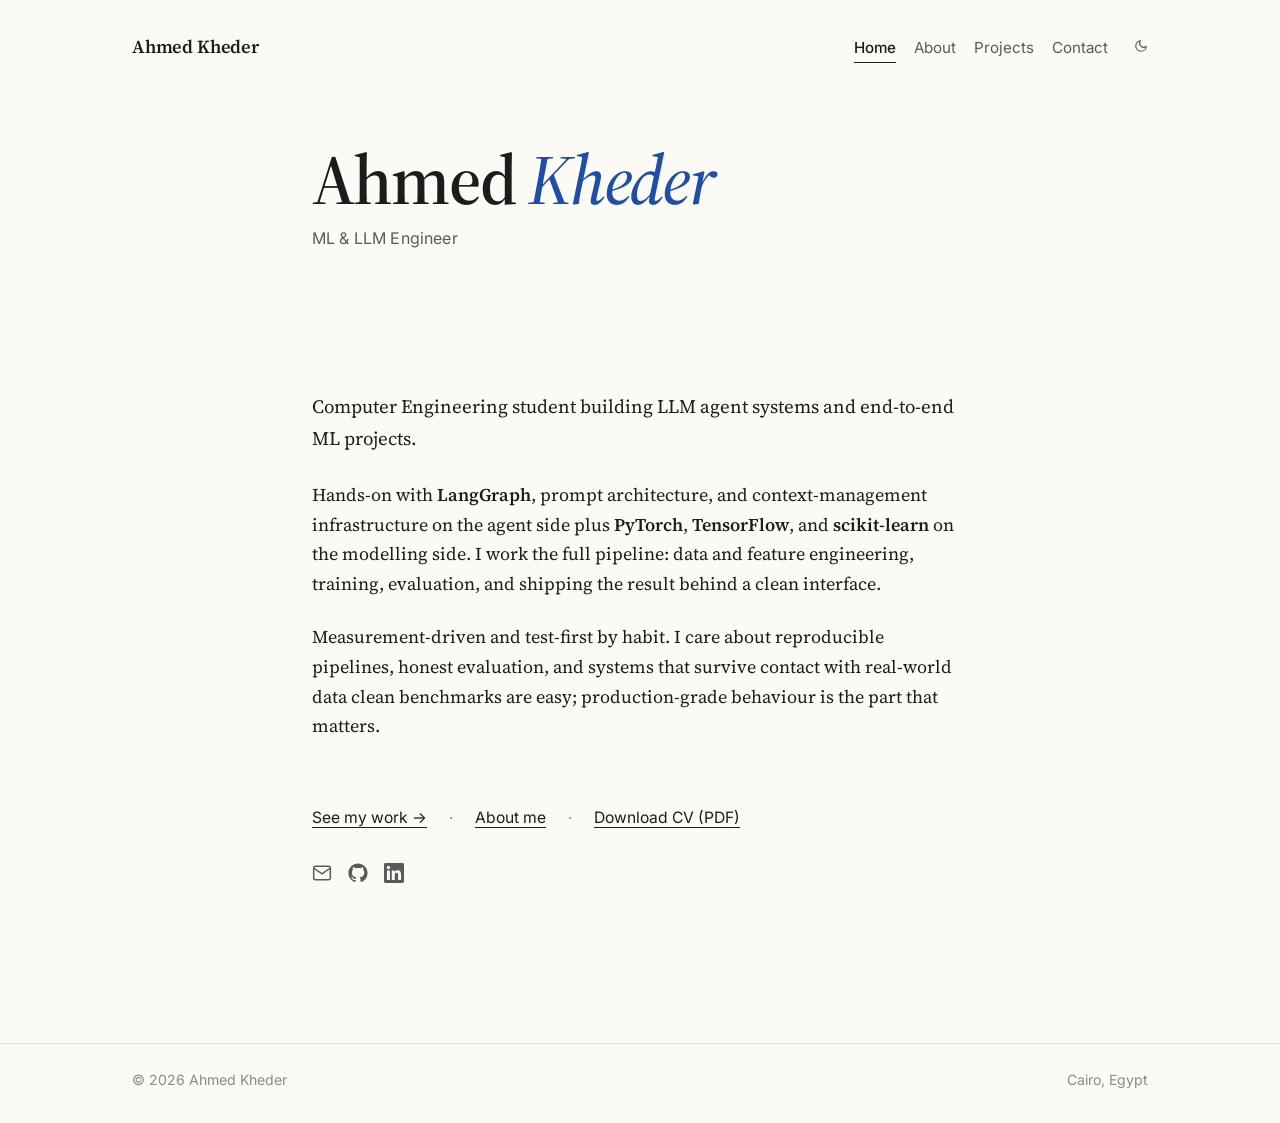
==== index.html @ d18d2f6a "updated the portfoli wording" ====
<!DOCTYPE html>
<html lang="en" data-theme="light">
<head>
  <meta charset="UTF-8" />
  <meta name="viewport" content="width=device-width, initial-scale=1.0" />
  <meta name="description" content="Ahmed Kheder — AI & LLM Engineer. Computer Engineering student building LLM agent systems and end-to-end ML projects." />
  <meta name="theme-color" content="#fbfaf5" />
  <title>Ahmed Kheder</title>

  <link rel="preconnect" href="https://fonts.googleapis.com" />
  <link rel="preconnect" href="https://fonts.gstatic.com" crossorigin />
  <link href="https://fonts.googleapis.com/css2?family=Source+Serif+4:ital,opsz,wght@0,8..60,400;0,8..60,500;0,8..60,600;0,8..60,700;1,8..60,400;1,8..60,500&family=Inter:wght@400;500;600&family=JetBrains+Mono:wght@400&display=swap" rel="stylesheet" />

  <link rel="stylesheet" href="styles.css" />
  <script>
    (function () {
      try {
        var saved = localStorage.getItem('theme');
        var prefersDark = window.matchMedia('(prefers-color-scheme: dark)').matches;
        document.documentElement.setAttribute('data-theme', saved || (prefersDark ? 'dark' : 'light'));
      } catch (e) {}
    })();
  </script>
</head>
<body>
  <a class="skip-link" href="#main">Skip to content</a>

  <header class="site-header">
    <div class="wrap site-header__row">
      <a href="index.html" class="brand">Ahmed Kheder</a>
      <nav class="site-nav" aria-label="Primary">
        <a href="index.html" class="is-active">Home</a>
        <a href="about.html">About</a>
        <a href="projects.html">Projects</a>
        <a href="contact.html">Contact</a>
        <button class="theme-toggle" id="themeToggle" aria-label="Toggle theme">
          <svg class="icon icon-sun" viewBox="0 0 24 24" fill="none" stroke="currentColor" stroke-width="2" stroke-linecap="round" stroke-linejoin="round" aria-hidden="true"><circle cx="12" cy="12" r="4"/><path d="M12 2v2M12 20v2M4.93 4.93l1.41 1.41M17.66 17.66l1.41 1.41M2 12h2M20 12h2M4.93 19.07l1.41-1.41M17.66 6.34l1.41-1.41"/></svg>
          <svg class="icon icon-moon" viewBox="0 0 24 24" fill="none" stroke="currentColor" stroke-width="2" stroke-linecap="round" stroke-linejoin="round" aria-hidden="true"><path d="M21 12.79A9 9 0 1 1 11.21 3 7 7 0 0 0 21 12.79z"/></svg>
        </button>
      </nav>
    </div>
  </header>

  <main id="main">
    <div class="wrap content">
      <h1 class="page-title">Ahmed <span class="accent">Kheder</span></h1>
      <p class="role">ML &amp; LLM Engineer</p>

      <p class="lead">
        Computer Engineering student building LLM agent systems and end-to-end
        ML projects.
      </p>

      <p>
        Hands-on with <strong>LangGraph</strong>, prompt architecture, and
        context-management infrastructure on the agent side  plus
        <strong>PyTorch</strong>, <strong>TensorFlow</strong>, and
        <strong>scikit-learn</strong> on the modelling side. I work the full
        pipeline: data and feature engineering, training, evaluation, and
        shipping the result behind a clean interface.
      </p>

      <p>
        Measurement-driven and test-first by habit. I care about reproducible
        pipelines, honest evaluation, and systems that survive contact with
        real-world data  clean benchmarks are easy; production-grade
        behaviour is the part that matters.
      </p>

      <div class="actions">
        <a href="projects.html">See my work &rarr;</a>
        <span class="sep">·</span>
        <a href="about.html">About me</a>
        <span class="sep">·</span>
        <a href="assets/Ahmed_Kheder_CV.pdf" download>Download CV (PDF)</a>
      </div>

      <div class="socials-inline">
        <a href="mailto:ahmed.kheder2002@gmail.com" aria-label="Email">
          <svg viewBox="0 0 24 24" fill="none" stroke="currentColor" stroke-width="1.8" stroke-linecap="round" stroke-linejoin="round"><path d="M4 4h16c1.1 0 2 .9 2 2v12c0 1.1-.9 2-2 2H4c-1.1 0-2-.9-2-2V6c0-1.1.9-2 2-2z"/><polyline points="22,6 12,13 2,6"/></svg>
        </a>
        <a href="https://github.com/AhmedKhadr1" target="_blank" rel="noopener noreferrer" aria-label="GitHub">
          <svg viewBox="0 0 24 24" fill="currentColor"><path d="M12 .5C5.65.5.5 5.65.5 12c0 5.08 3.29 9.39 7.86 10.91.58.1.79-.25.79-.56 0-.28-.01-1.02-.02-2-3.2.7-3.87-1.54-3.87-1.54-.52-1.33-1.28-1.69-1.28-1.69-1.05-.72.08-.7.08-.7 1.16.08 1.77 1.19 1.77 1.19 1.03 1.77 2.71 1.26 3.37.96.1-.75.4-1.26.73-1.55-2.55-.29-5.24-1.28-5.24-5.69 0-1.26.45-2.28 1.19-3.09-.12-.29-.52-1.46.11-3.04 0 0 .97-.31 3.18 1.18.92-.26 1.91-.39 2.89-.39.98 0 1.97.13 2.89.39 2.21-1.49 3.18-1.18 3.18-1.18.63 1.58.23 2.75.11 3.04.74.81 1.19 1.83 1.19 3.09 0 4.42-2.69 5.4-5.25 5.68.41.36.78 1.06.78 2.14 0 1.55-.01 2.8-.01 3.18 0 .31.21.67.8.55C20.21 21.39 23.5 17.08 23.5 12 23.5 5.65 18.35.5 12 .5z"/></svg>
        </a>
        <a href="https://www.linkedin.com/in/ahmed-kheder1" target="_blank" rel="noopener noreferrer" aria-label="LinkedIn">
          <svg viewBox="0 0 24 24" fill="currentColor"><path d="M20.45 20.45h-3.55v-5.57c0-1.33-.03-3.04-1.85-3.04-1.85 0-2.14 1.45-2.14 2.94v5.67H9.36V9h3.41v1.56h.05c.48-.9 1.64-1.85 3.37-1.85 3.6 0 4.27 2.37 4.27 5.46v6.28zM5.34 7.43a2.06 2.06 0 1 1 0-4.13 2.06 2.06 0 0 1 0 4.13zM7.12 20.45H3.56V9h3.56v11.45zM22.22 0H1.78C.8 0 0 .78 0 1.74v20.52C0 23.22.8 24 1.78 24h20.44c.98 0 1.78-.78 1.78-1.74V1.74C24 .78 23.2 0 22.22 0z"/></svg>
        </a>
      </div>
    </div>
  </main>

  <footer class="site-footer">
    <div class="wrap site-footer__row">
      <span>© <span id="year"></span> Ahmed Kheder</span>
      <span>Cairo, Egypt</span>
    </div>
  </footer>

  <script src="script.js"></script>
</body>
</html>
---- styles.css ----
/* ============================================================
   Ahmed Kheder — Portfolio
   Academic-minimal style (queiruga.net / andrewng.org influence)
   ============================================================ */

/* ---------- Theme tokens ---------- */
:root {
  --bg: #fbfaf5;
  --bg-soft: #f4f1e8;
  --text: #1c1c1c;
  --text-muted: #5a5a5a;
  --text-soft: #8a8a8a;
  --rule: rgba(28, 28, 28, 0.14);
  --link: #1f4ea8;
  --link-hover: #143580;

  --font-serif: 'Source Serif 4', 'Source Serif Pro', 'Iowan Old Style',
                'Apple Garamond', 'Palatino Linotype', Georgia, serif;
  --font-sans: 'Inter', -apple-system, BlinkMacSystemFont, 'Segoe UI', Roboto, sans-serif;
  --font-mono: 'JetBrains Mono', 'IBM Plex Mono', Menlo, monospace;

  --maxw: 720px;
  --maxw-wide: 1080px;

  --dur: 0.25s;
  --ease: cubic-bezier(0.22, 1, 0.36, 1);
}

[data-theme='dark'] {
  --bg: #0f0f10;
  --bg-soft: #161617;
  --text: #ececec;
  --text-muted: #b0b0b0;
  --text-soft: #7a7a7a;
  --rule: rgba(255, 255, 255, 0.14);
  --link: #8ab2ff;
  --link-hover: #b8d1ff;
}

/* ---------- Reset & base ---------- */
*, *::before, *::after { box-sizing: border-box; }

html { -webkit-text-size-adjust: 100%; }

body {
  margin: 0;
  min-height: 100vh;
  display: flex;
  flex-direction: column;
  font-family: var(--font-serif);
  font-size: 18px;
  line-height: 1.65;
  color: var(--text);
  background: var(--bg);
  -webkit-font-smoothing: antialiased;
  -moz-osx-font-smoothing: grayscale;
  font-feature-settings: 'kern', 'liga', 'onum';
  transition: background-color var(--dur) var(--ease), color var(--dur) var(--ease);
}

main { flex: 1 0 auto; }
.site-footer { flex-shrink: 0; }

img, svg { max-width: 100%; display: block; }

button {
  font: inherit;
  cursor: pointer;
  border: none;
  background: none;
  color: inherit;
  padding: 0;
}

::selection { background: var(--text); color: var(--bg); }

/* ---------- Skip link (truly hidden until focused) ---------- */
.skip-link {
  position: absolute;
  width: 1px; height: 1px;
  padding: 0; margin: -1px;
  overflow: hidden;
  clip: rect(0, 0, 0, 0);
  white-space: nowrap;
  border: 0;
}
.skip-link:focus {
  position: fixed;
  top: 12px; left: 12px;
  width: auto; height: auto;
  clip: auto;
  padding: 6px 12px;
  background: var(--text);
  color: var(--bg);
  border-radius: 4px;
  z-index: 1000;
}

/* ---------- Layout wrapper (single centered column, Andrew Ng style) ---------- */
.wrap {
  max-width: var(--maxw);
  margin: 0 auto;
  padding: 0 32px;
}
.wrap--header {
  max-width: var(--maxw-wide);
}
.content { padding-top: 24px; }

/* ---------- Typography ---------- */
h1, h2, h3, h4 {
  font-family: var(--font-serif);
  font-weight: 600;
  letter-spacing: -0.012em;
  line-height: 1.18;
  margin: 0;
  color: var(--text);
}
p { margin: 0 0 1em; }
p:last-child { margin-bottom: 0; }

a {
  color: var(--link);
  text-decoration: underline;
  text-decoration-thickness: 1px;
  text-underline-offset: 3px;
  text-decoration-color: color-mix(in srgb, var(--link) 40%, transparent);
  transition: color var(--dur), text-decoration-color var(--dur);
}
a:hover {
  color: var(--link-hover);
  text-decoration-color: var(--link-hover);
}

em, .italic { font-style: italic; }
strong { font-weight: 600; }
.muted { color: var(--text-muted); }
.small { font-size: 0.92rem; }

code {
  font-family: var(--font-mono);
  font-size: 0.88em;
  background: var(--bg-soft);
  padding: 1px 6px;
  border-radius: 4px;
  border: 1px solid var(--rule);
}

hr {
  border: none;
  border-top: 1px solid var(--rule);
  margin: 2.5rem 0;
}

/* ---------- Header (inline, no bar) ---------- */
.site-header {
  padding-top: 32px;
  padding-bottom: 24px;
}
.site-header__row {
  max-width: var(--maxw-wide);
  margin: 0 auto;
  padding: 0 32px;
  display: flex;
  align-items: baseline;
  justify-content: space-between;
  gap: 24px;
  flex-wrap: wrap;
}
.site-footer__row {
  max-width: var(--maxw-wide);
  margin: 0 auto;
  padding: 0 32px;
}

.brand {
  font-family: var(--font-serif);
  font-size: 1.15rem;
  font-weight: 600;
  letter-spacing: -0.01em;
  color: var(--text);
  text-decoration: none;
}
.brand:hover { color: var(--text); }

.site-nav {
  display: flex;
  align-items: baseline;
  gap: 18px;
  font-family: var(--font-sans);
  font-size: 0.95rem;
}
.site-nav a {
  color: var(--text-muted);
  text-decoration: none;
  transition: color var(--dur);
}
.site-nav a:hover { color: var(--text); }
.site-nav a.is-active {
  color: var(--text);
  font-weight: 500;
}
.site-nav a.is-active::after {
  content: '';
  display: block;
  height: 1px;
  background: var(--text);
  margin-top: 2px;
}

.theme-toggle {
  font-family: var(--font-sans);
  font-size: 0.88rem;
  color: var(--text-muted);
  display: inline-flex;
  align-items: center;
  gap: 6px;
  margin-left: 8px;
  transition: color var(--dur);
}
.theme-toggle:hover { color: var(--text); }
.theme-toggle .icon { width: 14px; height: 14px; }
.theme-toggle .icon-sun,
.theme-toggle .icon-moon { display: none; }
[data-theme='light'] .theme-toggle .icon-moon { display: inline-block; }
[data-theme='dark']  .theme-toggle .icon-sun  { display: inline-block; }

/* ---------- Page content ---------- */
main { padding-bottom: 96px; }
.content { padding-top: 56px; }

.page-title {
  font-size: clamp(2.8rem, 6.5vw, 4.4rem);
  font-weight: 600;
  letter-spacing: -0.025em;
  line-height: 1.05;
  margin: 0 0 8px;
}
.page-title .accent {
  font-style: italic;
  color: var(--link);
  font-weight: 500;
}

.role {
  font-size: 1rem;
  color: var(--text-muted);
  margin: 0 0 140px;
  font-family: var(--font-sans);
  letter-spacing: 0.01em;
}

.lead {
  font-size: 1.18rem;
  color: var(--text);
  margin-bottom: 1.4em;
  line-height: 1.65;
}

p { margin-bottom: 1.3em; }

/* Inline action links (used like CTAs) */
.actions {
  display: flex;
  flex-wrap: wrap;
  gap: 6px 22px;
  align-items: baseline;
  margin: 64px 0 24px;
  font-family: var(--font-sans);
  font-size: 0.98rem;
}
.actions a {
  color: var(--text);
  text-decoration: underline;
  text-decoration-thickness: 1px;
  text-underline-offset: 4px;
  text-decoration-color: var(--text);
}
.actions a:hover {
  color: var(--link);
  text-decoration-color: var(--link);
}
.actions .sep { color: var(--text-soft); }

/* Socials inline */
.socials-inline {
  display: flex;
  gap: 16px;
  align-items: center;
  margin-top: 32px;
}
.socials-inline a {
  color: var(--text-muted);
  text-decoration: none;
  transition: color var(--dur), transform var(--dur);
}
.socials-inline a:hover { color: var(--text); transform: translateY(-1px); }
.socials-inline svg { width: 20px; height: 20px; }

/* ---------- Section headings ---------- */
.section {
  padding-top: 96px;
}
.section + .section { padding-top: 96px; }

.section-title {
  font-size: 1.75rem;
  font-weight: 600;
  letter-spacing: -0.015em;
  margin: 0 0 12px;
}
.section-sub {
  color: var(--text-muted);
  margin: 0 0 36px;
  font-style: italic;
}

/* ---------- About: status line + facts ---------- */
.status {
  display: inline-flex;
  align-items: center;
  gap: 10px;
  font-family: var(--font-sans);
  font-size: 0.92rem;
  color: var(--text-muted);
  margin: 32px 0 4px;
}
.status .dot {
  width: 8px; height: 8px;
  border-radius: 50%;
  background: #2dab66;
  box-shadow: 0 0 0 4px rgba(45, 171, 102, 0.16);
  animation: pulse 2.4s ease-in-out infinite;
}
@keyframes pulse {
  0%, 100% { box-shadow: 0 0 0 4px rgba(45, 171, 102, 0.16); }
  50%      { box-shadow: 0 0 0 8px rgba(45, 171, 102, 0); }
}

.facts {
  list-style: none;
  padding: 0;
  margin: 48px 0 0;
  display: grid;
  grid-template-columns: max-content 1fr;
  gap: 10px 24px;
  font-family: var(--font-sans);
  font-size: 0.95rem;
}
.facts dt { color: var(--text-soft); font-weight: 400; }
.facts dd { margin: 0; color: var(--text); }

/* ---------- Projects (list, not cards) ---------- */
.project-list {
  list-style: none;
  padding: 0;
  margin: 0;
  display: flex;
  flex-direction: column;
  gap: 64px;
}
.project {
  display: block;
  border-bottom: 1px solid var(--rule);
  padding-bottom: 56px;
}
.project:last-child { border-bottom: none; padding-bottom: 0; }

.project__title {
  font-size: 1.3rem;
  font-weight: 600;
  letter-spacing: -0.01em;
  margin: 0 0 4px;
}
.project__title a { color: var(--text); text-decoration: none; }
.project__title a:hover { color: var(--link); }
.project__title .ext {
  font-family: var(--font-sans);
  font-size: 0.82rem;
  color: var(--text-soft);
  margin-left: 8px;
  text-decoration: none;
  font-weight: 400;
  letter-spacing: 0;
}
.project__title a:hover .ext { color: var(--link); }

.project__meta {
  font-family: var(--font-sans);
  font-size: 0.85rem;
  color: var(--text-soft);
  margin-bottom: 10px;
  letter-spacing: 0.01em;
}
.project__desc {
  color: var(--text-muted);
  margin: 0 0 12px;
}
.project__points {
  list-style: none;
  padding: 0;
  margin: 0 0 14px;
  display: flex;
  flex-direction: column;
  gap: 6px;
}
.project__points li {
  position: relative;
  padding-left: 18px;
  color: var(--text-muted);
  font-size: 0.98rem;
  line-height: 1.55;
}
.project__points li::before {
  content: '—';
  position: absolute;
  left: 0;
  color: var(--text-soft);
}
.project__points strong { color: var(--text); font-weight: 600; }
.project__stack {
  font-family: var(--font-sans);
  font-size: 0.85rem;
  color: var(--text-soft);
  margin-top: 4px;
}

/* placeholder project */
.project--placeholder { opacity: 0.7; }
.project--placeholder .project__title { font-style: italic; }

/* ---------- Skills ---------- */
.skill-block {
  display: grid;
  grid-template-columns: 200px 1fr;
  gap: 12px 24px;
  align-items: baseline;
  padding: 18px 0;
  border-bottom: 1px solid var(--rule);
}
.skill-block:last-child { border-bottom: none; }
.skill-block__label {
  font-family: var(--font-sans);
  font-size: 0.92rem;
  color: var(--text-soft);
  letter-spacing: 0.01em;
}
.skill-block__items {
  font-family: var(--font-sans);
  font-size: 0.98rem;
  color: var(--text);
}

/* ---------- Education ---------- */
.entry {
  padding: 24px 0 32px;
  border-bottom: 1px solid var(--rule);
}
.entry:first-of-type { padding-top: 0; }
.entry:last-child { border-bottom: none; }
.entry__head {
  display: flex;
  justify-content: space-between;
  align-items: baseline;
  gap: 16px;
  flex-wrap: wrap;
  margin-bottom: 4px;
}
.entry__title {
  font-size: 1.1rem;
  font-weight: 600;
}
.entry__date {
  font-family: var(--font-sans);
  font-size: 0.85rem;
  color: var(--text-soft);
  letter-spacing: 0.02em;
  white-space: nowrap;
}
.entry__org {
  font-style: italic;
  color: var(--text-muted);
  margin: 0 0 6px;
}
.entry ul {
  margin: 6px 0 0;
  padding-left: 18px;
  color: var(--text-muted);
}
.entry ul li { margin-bottom: 4px; }
.entry ul li::marker { color: var(--text-soft); }

/* ---------- Contact list ---------- */
.contact-list {
  list-style: none;
  padding: 0;
  margin: 32px 0 0;
  display: grid;
  grid-template-columns: 120px 1fr;
  gap: 18px 24px;
  font-family: var(--font-sans);
  font-size: 1rem;
}
.contact-list dt { color: var(--text-soft); font-weight: 400; }
.contact-list dd { margin: 0; }
.contact-list a { font-family: var(--font-serif); font-size: 1.05rem; }

/* ---------- Footer ---------- */
.site-footer {
  margin-top: 64px;
  padding: 24px 0 32px;
  border-top: 1px solid var(--rule);
  font-family: var(--font-sans);
  font-size: 0.88rem;
  color: var(--text-soft);
}
.site-footer__row {
  display: flex;
  justify-content: space-between;
  flex-wrap: wrap;
  gap: 12px;
}

/* ---------- Reveal animation (very subtle) ---------- */
.reveal {
  opacity: 0;
  transform: translateY(8px);
  transition: opacity 0.6s var(--ease), transform 0.6s var(--ease);
}
.reveal.is-visible { opacity: 1; transform: translateY(0); }

/* ---------- Mobile ---------- */
@media (max-width: 640px) {
  body { font-size: 17px; }
  .wrap { padding: 0 22px; }
  .content { padding-top: 32px; }
  .site-header { padding-top: 24px; padding-bottom: 20px; }
  .site-header__row { padding: 0 22px; gap: 14px; }
  .site-footer__row { padding: 0 22px; }
  .site-nav { gap: 14px; font-size: 0.92rem; }
  .page-title { font-size: clamp(2rem, 8vw, 2.8rem); }
  .role { margin-bottom: 64px; }
  .section { padding-top: 64px; }
  .section + .section { padding-top: 64px; }
  .project-list { gap: 48px; }
  .project { padding-bottom: 40px; }
  .skill-block,
  .contact-list { grid-template-columns: 1fr; gap: 4px 0; }
  .skill-block { padding: 12px 0; }
  .skill-block__label,
  .contact-list dt { font-size: 0.78rem; text-transform: uppercase; letter-spacing: 0.08em; }
  .entry__head { gap: 4px; }
  .facts { grid-template-columns: 1fr; gap: 2px 0; }
  .facts dt { font-size: 0.78rem; text-transform: uppercase; letter-spacing: 0.08em; margin-top: 8px; }
}

/* Reduced motion */
@media (prefers-reduced-motion: reduce) {
  *, *::before, *::after {
    animation-duration: 0.001ms !important;
    transition-duration: 0.001ms !important;
  }
  .reveal { opacity: 1; transform: none; }
}

@media print {
  .site-nav, .theme-toggle, .site-footer { display: none; }
  body { background: white; color: black; font-size: 11pt; }
}
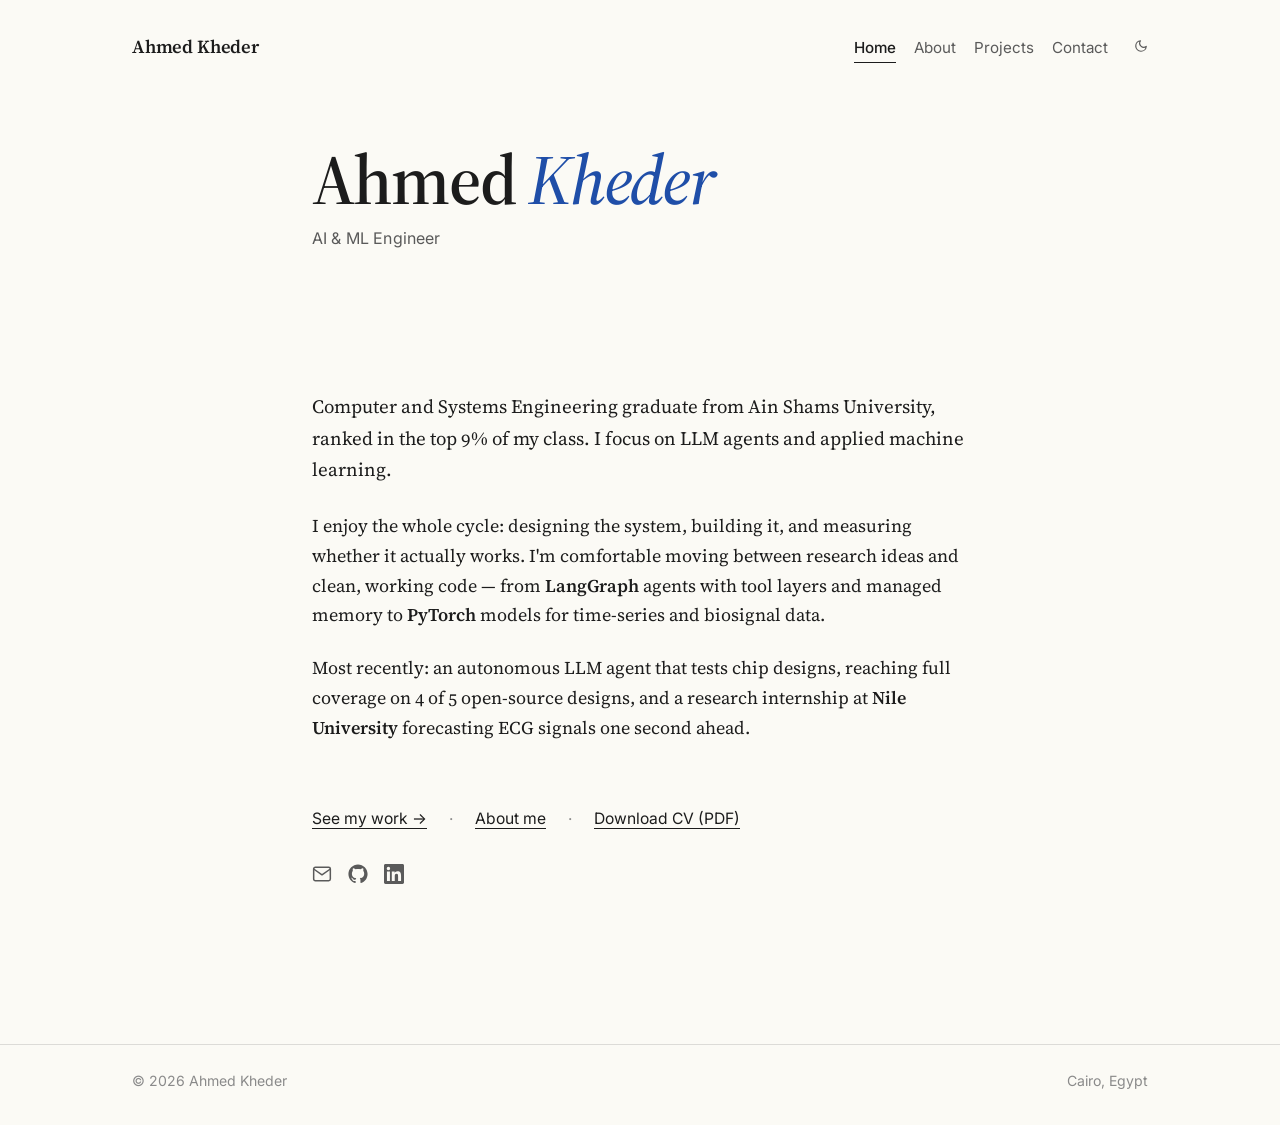
==== commit 283d0da5: "Sync portfolio with updated CV - Add Nile University research internship and ECG forecasting project" ====
--- a/index.html
+++ b/index.html
@@ -3,7 +3,7 @@
 <head>
   <meta charset="UTF-8" />
   <meta name="viewport" content="width=device-width, initial-scale=1.0" />
-  <meta name="description" content="Ahmed Kheder — AI & LLM Engineer. Computer Engineering student building LLM agent systems and end-to-end ML projects." />
+  <meta name="description" content="Ahmed Kheder — AI &amp; ML Engineer. Computer and Systems Engineering graduate (Ain Shams University, top 9%) focused on LLM agents and applied machine learning." />
   <meta name="theme-color" content="#fbfaf5" />
   <title>Ahmed Kheder</title>
 
@@ -44,27 +44,27 @@
   <main id="main">
     <div class="wrap content">
       <h1 class="page-title">Ahmed <span class="accent">Kheder</span></h1>
-      <p class="role">ML &amp; LLM Engineer</p>
+      <p class="role">AI &amp; ML Engineer</p>
 
       <p class="lead">
-        Computer Engineering student building LLM agent systems and end-to-end
-        ML projects.
+        Computer and Systems Engineering graduate from Ain Shams University,
+        ranked in the top 9% of my class. I focus on LLM agents and applied
+        machine learning.
       </p>
 
       <p>
-        Hands-on with <strong>LangGraph</strong>, prompt architecture, and
-        context-management infrastructure on the agent side  plus
-        <strong>PyTorch</strong>, <strong>TensorFlow</strong>, and
-        <strong>scikit-learn</strong> on the modelling side. I work the full
-        pipeline: data and feature engineering, training, evaluation, and
-        shipping the result behind a clean interface.
+        I enjoy the whole cycle: designing the system, building it, and
+        measuring whether it actually works. I'm comfortable moving between
+        research ideas and clean, working code &mdash; from
+        <strong>LangGraph</strong> agents with tool layers and managed memory
+        to <strong>PyTorch</strong> models for time-series and biosignal data.
       </p>
 
       <p>
-        Measurement-driven and test-first by habit. I care about reproducible
-        pipelines, honest evaluation, and systems that survive contact with
-        real-world data  clean benchmarks are easy; production-grade
-        behaviour is the part that matters.
+        Most recently: an autonomous LLM agent that tests chip designs, reaching
+        full coverage on 4 of 5 open-source designs, and a research internship
+        at <strong>Nile University</strong> forecasting ECG signals one second
+        ahead.
       </p>
 
       <div class="actions">
@@ -74,6 +74,7 @@
         <span class="sep">·</span>
         <a href="assets/Ahmed_Kheder_CV.pdf" download>Download CV (PDF)</a>
       </div>
+
 
       <div class="socials-inline">
         <a href="mailto:ahmed.kheder2002@gmail.com" aria-label="Email">
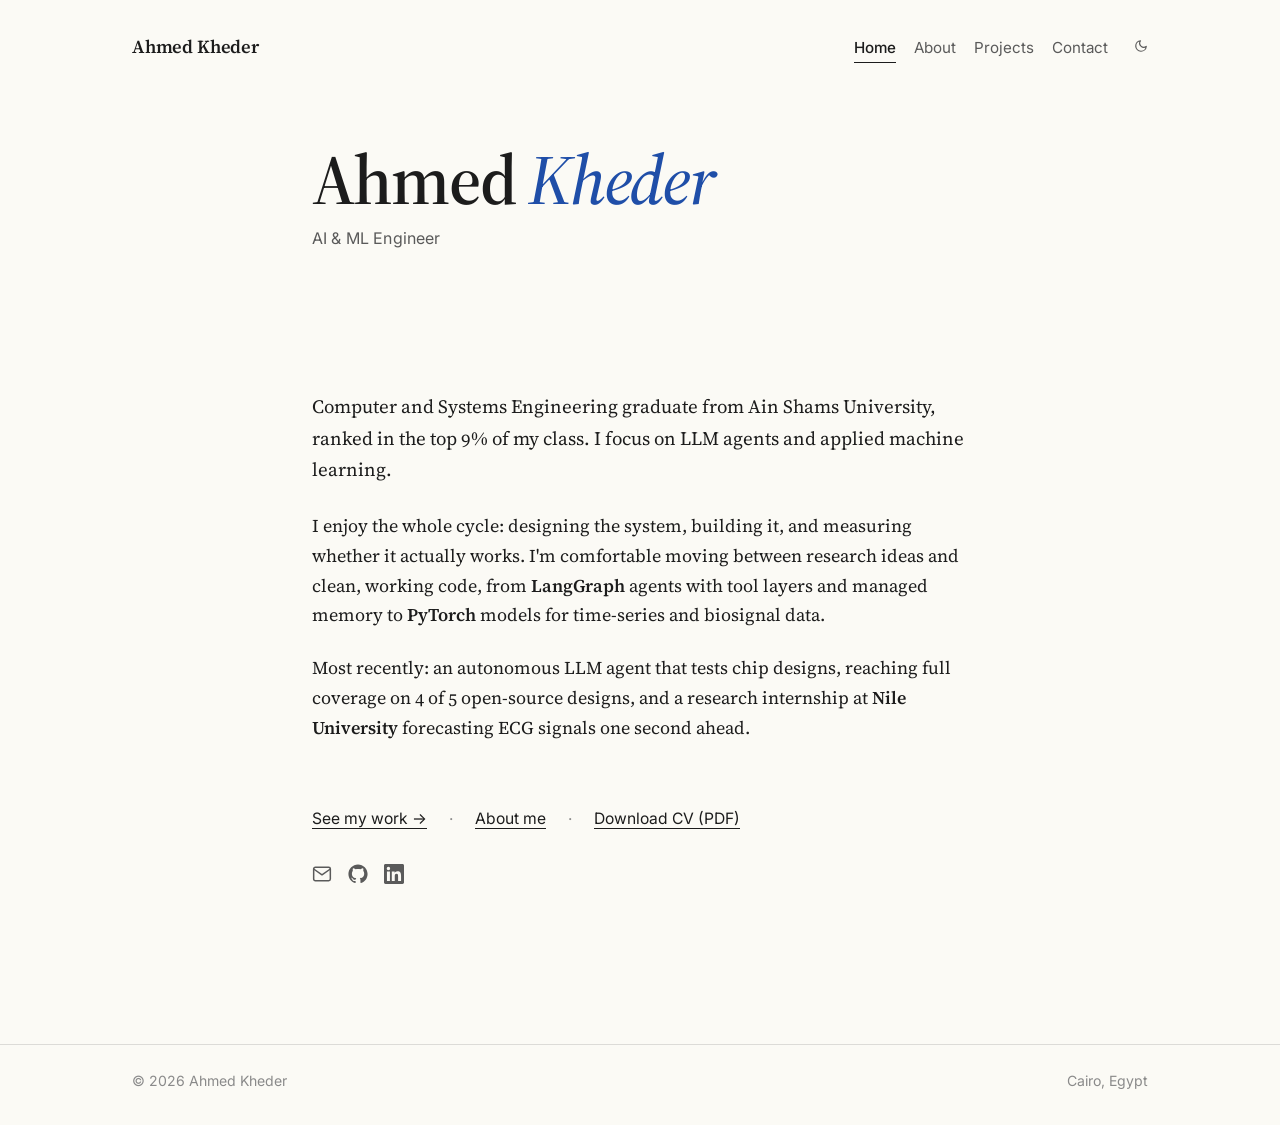
==== commit b417b43a: "Remove em dashes from portfolio text Co-Authored-By: Claude Opus 5.5 <noreply@anthropic.com>" ====
--- a/index.html
+++ b/index.html
@@ -3,7 +3,7 @@
 <head>
   <meta charset="UTF-8" />
   <meta name="viewport" content="width=device-width, initial-scale=1.0" />
-  <meta name="description" content="Ahmed Kheder — AI &amp; ML Engineer. Computer and Systems Engineering graduate (Ain Shams University, top 9%) focused on LLM agents and applied machine learning." />
+  <meta name="description" content="Ahmed Kheder, AI &amp; ML Engineer. Computer and Systems Engineering graduate (Ain Shams University, top 9%) focused on LLM agents and applied machine learning." />
   <meta name="theme-color" content="#fbfaf5" />
   <title>Ahmed Kheder</title>
 
@@ -55,7 +55,7 @@
       <p>
         I enjoy the whole cycle: designing the system, building it, and
         measuring whether it actually works. I'm comfortable moving between
-        research ideas and clean, working code &mdash; from
+        research ideas and clean, working code, from
         <strong>LangGraph</strong> agents with tool layers and managed memory
         to <strong>PyTorch</strong> models for time-series and biosignal data.
       </p>
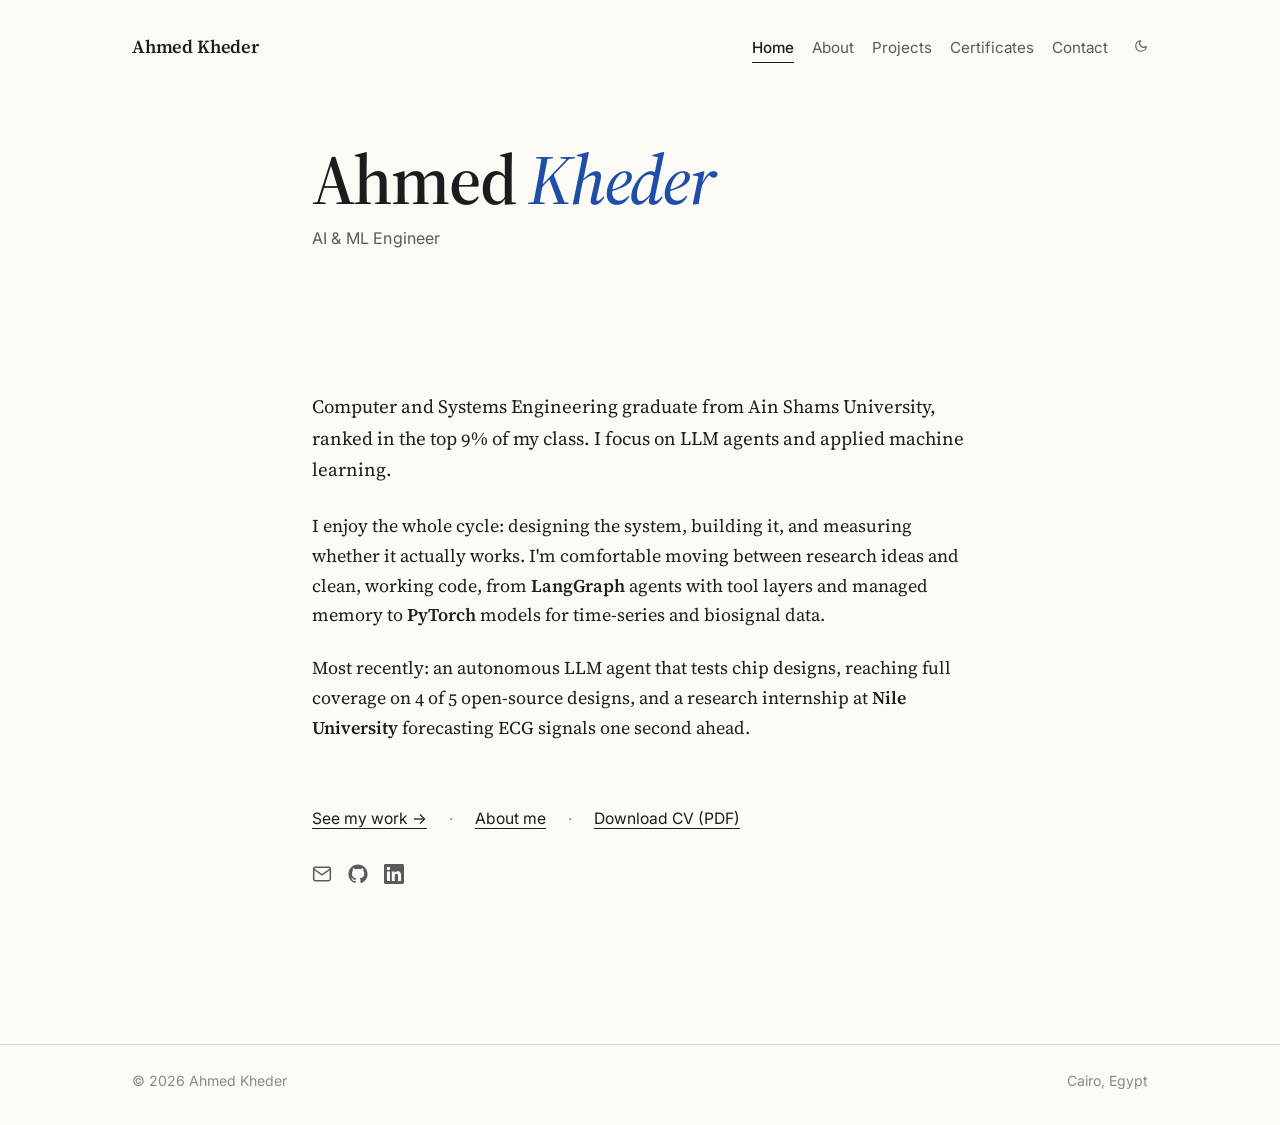
==== commit 7b2eb051: "Add Certificates page with verifiable certificates - New certificates.html: 9 certificates in two gr" ====
--- a/index.html
+++ b/index.html
@@ -32,6 +32,7 @@
         <a href="index.html" class="is-active">Home</a>
         <a href="about.html">About</a>
         <a href="projects.html">Projects</a>
+        <a href="certificates.html">Certificates</a>
         <a href="contact.html">Contact</a>
         <button class="theme-toggle" id="themeToggle" aria-label="Toggle theme">
           <svg class="icon icon-sun" viewBox="0 0 24 24" fill="none" stroke="currentColor" stroke-width="2" stroke-linecap="round" stroke-linejoin="round" aria-hidden="true"><circle cx="12" cy="12" r="4"/><path d="M12 2v2M12 20v2M4.93 4.93l1.41 1.41M17.66 17.66l1.41 1.41M2 12h2M20 12h2M4.93 19.07l1.41-1.41M17.66 6.34l1.41-1.41"/></svg>
--- a/styles.css
+++ b/styles.css
@@ -529,6 +529,72 @@
 }
 .reveal.is-visible { opacity: 1; transform: translateY(0); }
 
+/* ---------- Certificates ---------- */
+.cert-grid {
+  list-style: none;
+  padding: 0;
+  margin: 0;
+  display: grid;
+  grid-template-columns: repeat(2, minmax(0, 1fr));
+  gap: 40px 28px;
+}
+.cert { display: flex; flex-direction: column; }
+.cert__image {
+  position: relative;
+  display: block;
+  aspect-ratio: 4 / 3;
+  background: var(--bg-soft);
+  border: 1px solid var(--rule);
+  border-radius: 6px;
+  overflow: hidden;
+  margin-bottom: 14px;
+}
+.cert__image img {
+  width: 100%;
+  height: 100%;
+  object-fit: contain;
+  display: block;
+  transition: transform var(--dur) var(--ease);
+}
+.cert__image:hover img { transform: scale(1.02); }
+.cert__placeholder {
+  display: none;
+  position: absolute;
+  inset: 0;
+  align-items: center;
+  justify-content: center;
+  font-family: var(--font-sans);
+  font-size: 0.85rem;
+  color: var(--text-soft);
+}
+.cert__image.is-missing { pointer-events: none; }
+.cert__image.is-missing img { display: none; }
+.cert__image.is-missing .cert__placeholder { display: flex; }
+.cert__title {
+  font-size: 1.05rem;
+  font-weight: 600;
+  margin: 0 0 2px;
+  line-height: 1.3;
+}
+.cert__org {
+  font-family: var(--font-sans);
+  font-size: 0.88rem;
+  color: var(--text-muted);
+  margin: 0 0 8px;
+}
+.cert__meta {
+  display: flex;
+  justify-content: space-between;
+  align-items: baseline;
+  gap: 12px;
+  font-family: var(--font-sans);
+  font-size: 0.85rem;
+  color: var(--text-soft);
+  margin: 0;
+}
+.cert__verify { font-weight: 500; }
+.cert-section:first-of-type { padding-top: 0; }
+
 /* ---------- Mobile ---------- */
 @media (max-width: 640px) {
   body { font-size: 17px; }
@@ -537,7 +603,7 @@
   .site-header { padding-top: 24px; padding-bottom: 20px; }
   .site-header__row { padding: 0 22px; gap: 14px; }
   .site-footer__row { padding: 0 22px; }
-  .site-nav { gap: 14px; font-size: 0.92rem; }
+  .site-nav { gap: 8px 12px; font-size: 0.92rem; flex-wrap: wrap; }
   .page-title { font-size: clamp(2rem, 8vw, 2.8rem); }
   .role { margin-bottom: 64px; }
   .section { padding-top: 64px; }
@@ -552,6 +618,7 @@
   .entry__head { gap: 4px; }
   .facts { grid-template-columns: 1fr; gap: 2px 0; }
   .facts dt { font-size: 0.78rem; text-transform: uppercase; letter-spacing: 0.08em; margin-top: 8px; }
+  .cert-grid { grid-template-columns: 1fr; gap: 36px; }
 }
 
 /* Reduced motion */
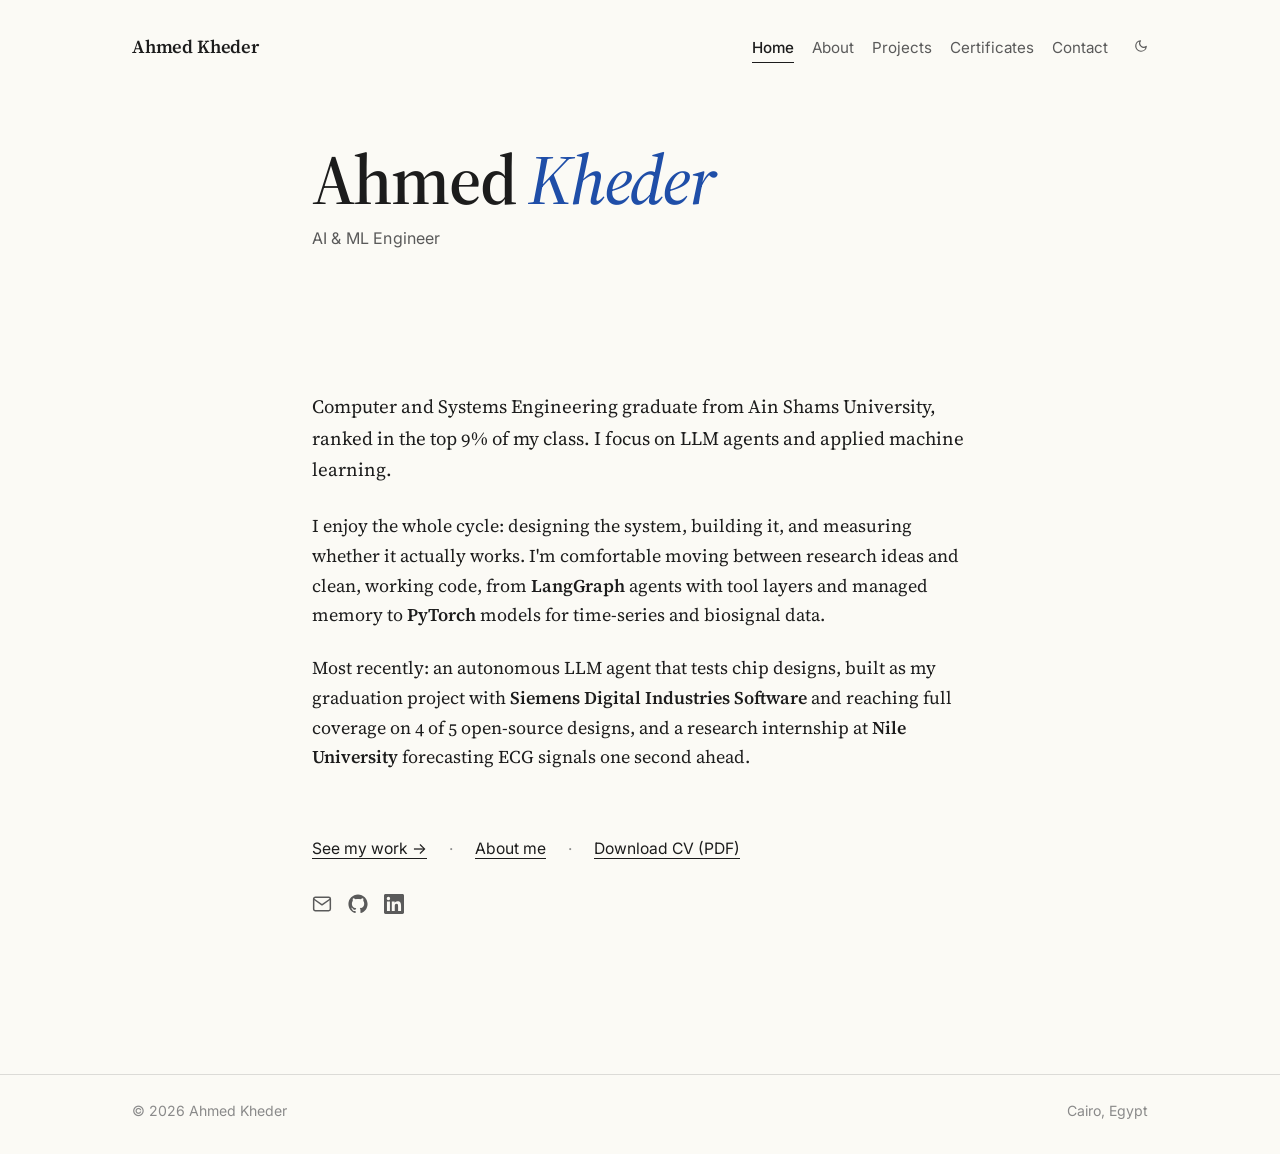
==== commit 75cb2afc: "Add degree, Siemens, and internship certificates with links - Certificates page: new "Academic & Ind" ====
--- a/index.html
+++ b/index.html
@@ -62,7 +62,8 @@
       </p>
 
       <p>
-        Most recently: an autonomous LLM agent that tests chip designs, reaching
+        Most recently: an autonomous LLM agent that tests chip designs, built as my
+        graduation project with <strong>Siemens Digital Industries Software</strong> and reaching
         full coverage on 4 of 5 open-source designs, and a research internship
         at <strong>Nile University</strong> forecasting ECG signals one second
         ahead.
--- a/styles.css
+++ b/styles.css
@@ -594,6 +594,25 @@
 }
 .cert__verify { font-weight: 500; }
 .cert-section:first-of-type { padding-top: 0; }
+
+.cert-link {
+  display: inline-flex;
+  align-items: center;
+  gap: 6px;
+  margin-top: 12px;
+  padding: 5px 14px;
+  border: 1px solid var(--rule);
+  border-radius: 999px;
+  font-family: var(--font-sans);
+  font-size: 0.85rem;
+  font-weight: 500;
+  color: var(--text);
+  text-decoration: none;
+  transition: border-color var(--dur), background var(--dur);
+}
+.cert-link:hover { border-color: var(--text-muted); background: var(--bg-soft); color: var(--text); }
+.cert:target .cert__image { outline: 2px solid var(--link); outline-offset: 3px; }
+.cert { scroll-margin-top: 24px; }
 
 /* ---------- Mobile ---------- */
 @media (max-width: 640px) {
